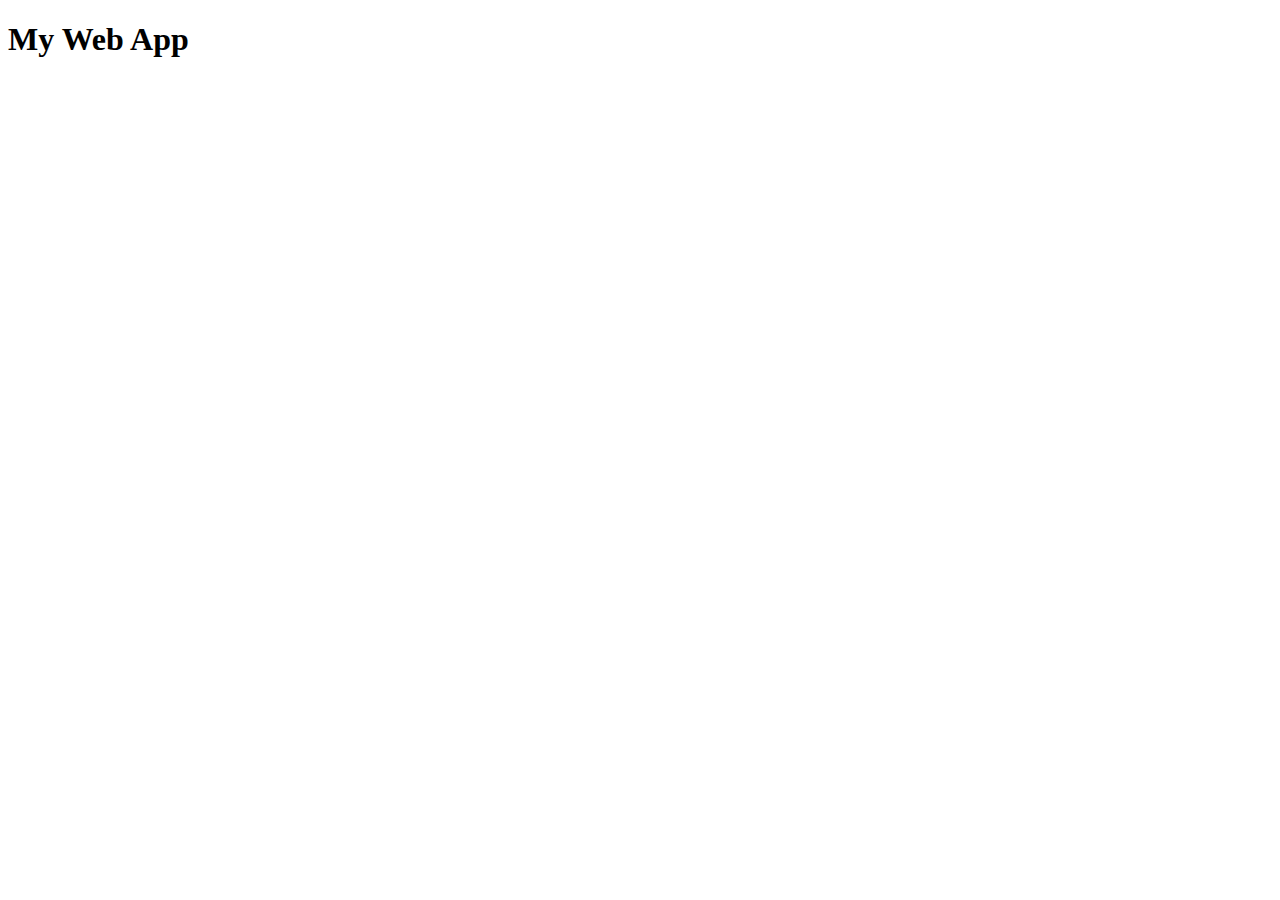
==== index.html @ b329fa8c "Commit of my first web app" ====
<!DOCTYPE html>
<html lang="en">
<head>
  <meta charset="UTF-8">
  <meta name="viewport" content="width=device-width, initial-scale=1.0">
  <meta http-equiv="X-UA-Compatible" content="ie=edge">
  <title>Document</title>
</head>
<body>
  <div>
    <h1>My Web App</h1>
  </div>
</body>
</html>
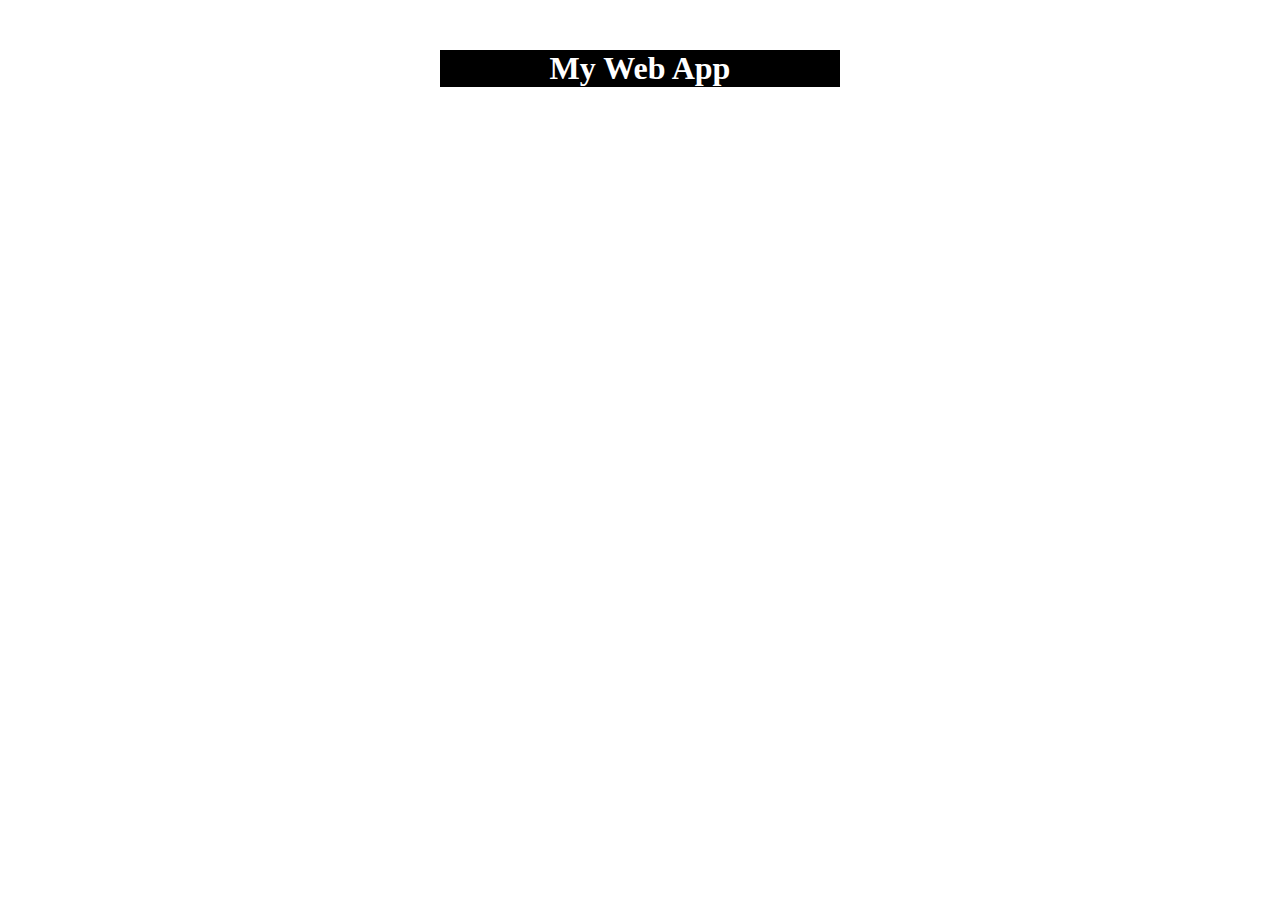
==== commit e5ca004b: "linked style.css file to index.html file. Apliation working." ====
--- a/index.html
+++ b/index.html
@@ -5,6 +5,7 @@
   <meta name="viewport" content="width=device-width, initial-scale=1.0">
   <meta http-equiv="X-UA-Compatible" content="ie=edge">
   <title>Document</title>
+  <link rel="stylesheet" href="./style.css">
 </head>
 <body>
   <div>
--- a/style.css
+++ b/style.css
@@ -0,0 +1,10 @@
+div {
+    width: 400px;
+    margin: 50px auto;
+    background-color: black;
+  }
+  
+  h1 {
+    text-align: center;
+    color: white;
+  }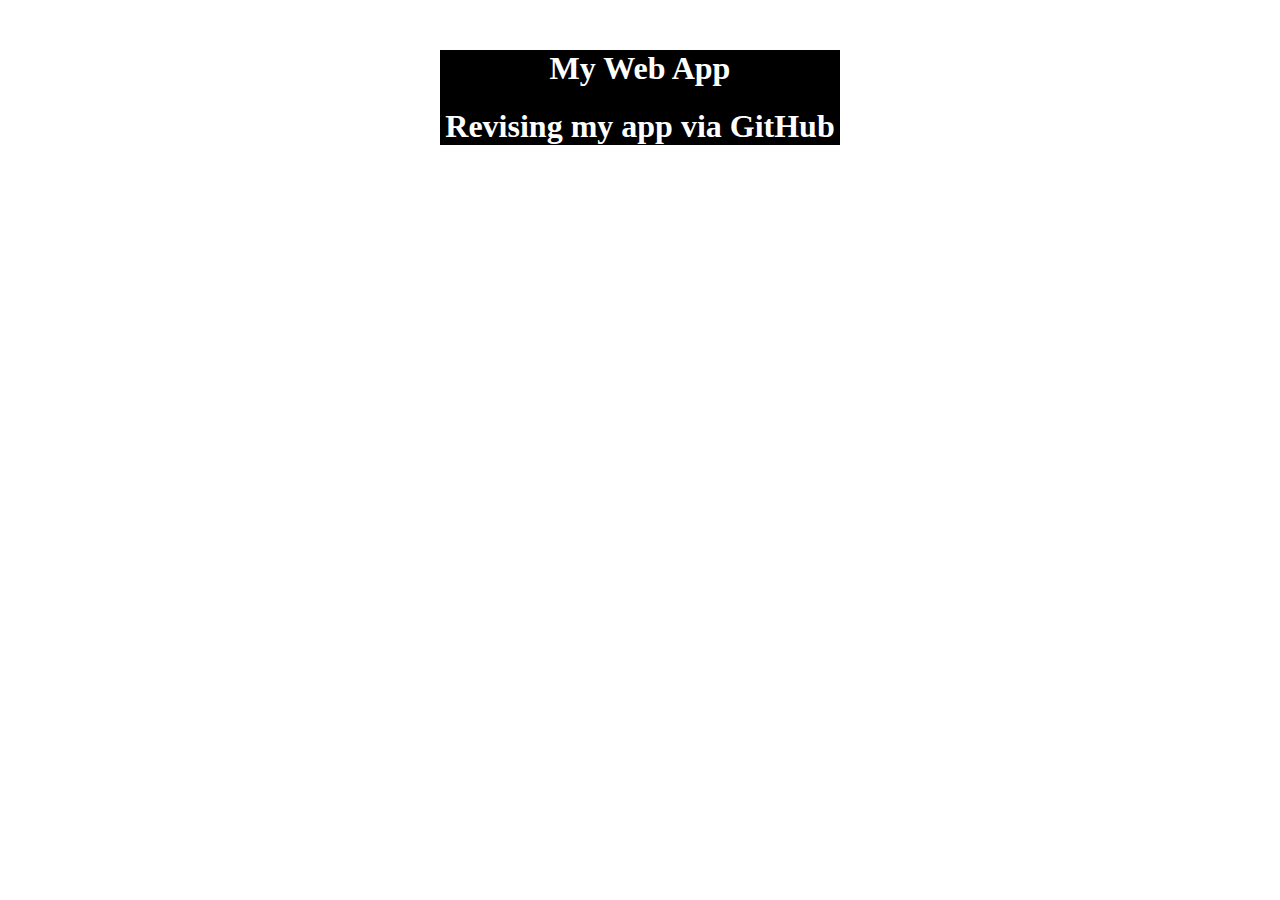
==== commit c346be2b: "Added new h1 to index.html" ====
--- a/index.html
+++ b/index.html
@@ -10,6 +10,7 @@
 <body>
   <div>
     <h1>My Web App</h1>
+    <h1>Revising my app via GitHub</h1>
   </div>
 </body>
-</html>+</html>
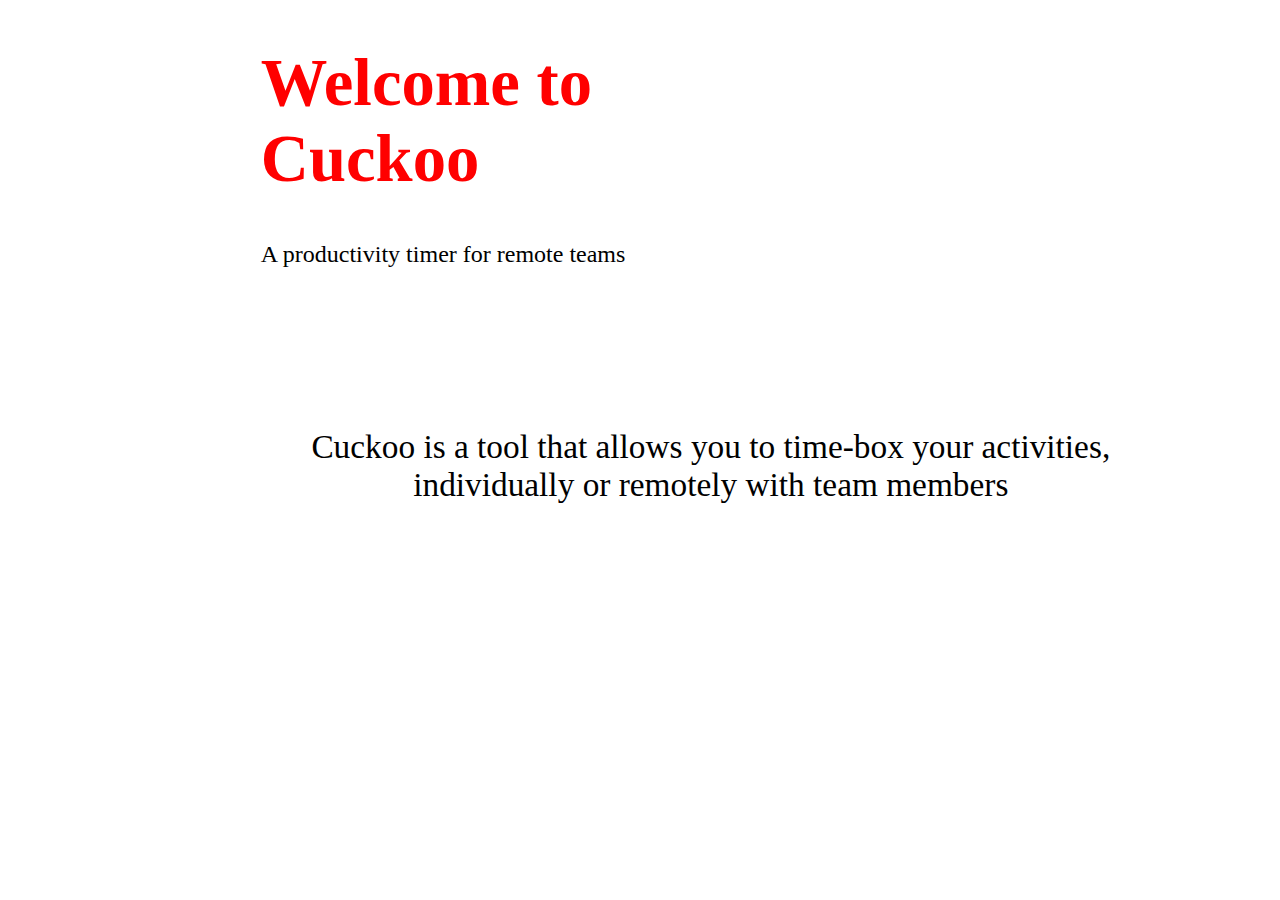
==== commit 331a636d: "title properties added" ====
--- a/index.html
+++ b/index.html
@@ -1,16 +1,16 @@
 <!DOCTYPE html>
 <html lang="en">
 <head>
-  <meta charset="UTF-8">
-  <meta name="viewport" content="width=device-width, initial-scale=1.0">
-  <meta http-equiv="X-UA-Compatible" content="ie=edge">
-  <title>Document</title>
-  <link rel="stylesheet" href="./style.css">
+    <meta charset="UTF-8">
+    <meta name="viewport" content="width=1140px, initial-scale=1.0">
+    <meta http-equiv="X-UA-Compatible" content="ie=edge">
+    <link rel="stylesheet" href="style.css">
+    <title>Cuckoo</title>
+    <h1>Welcome to <br> Cuckoo </h1>
+    <h2>A productivity timer for remote teams</h2>
 </head>
 <body>
-  <div>
-    <h1>My Web App</h1>
-    <h1>Revising my app via GitHub</h1>
-  </div>
+    <p>Cuckoo is a tool that allows you to time-box your activities, individually or remotely with team members</p>
+    
 </body>
-</html>
+</html>--- a/style.css
+++ b/style.css
@@ -5,6 +5,37 @@
   }
   
   h1 {
+    text-align: left;
+    color: red;
+    font-size: 50pt;
+    font-family: 'Gill Sans';
+    padding-left: 20%;
+  }
+  
+  h2 {
+    text-align: left;
+    color: black;
+    font-size: 18pt;
+    font-family: 'Gill Sans';
+    font-weight: normal;
+    padding-left: 20%;
+  }
+
+  p {
+    width: 900px;
     text-align: center;
-    color: white;
-  }+    padding-left: 20%;
+    padding-top: 10%;
+    font-size: 25pt;
+    font-family: 'Gill Sans';
+
+    }
+   
+}
+
+div {
+
+    background-color: #573782;
+    height: 400px;
+    width: 1140px;
+}
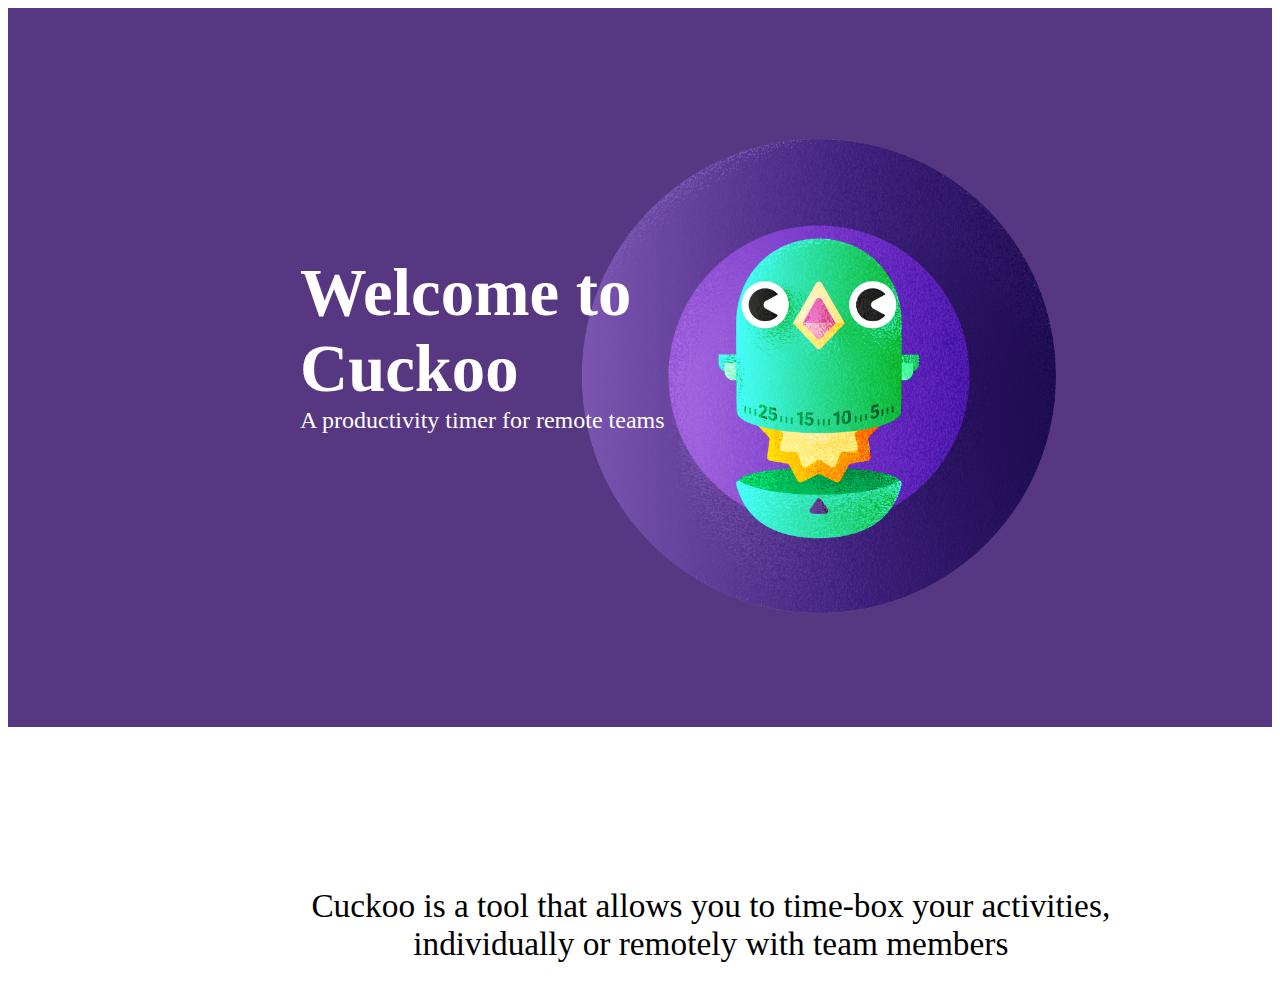
==== commit 5972a02e: "first block with purple bg, title and picture" ====
--- a/index.html
+++ b/index.html
@@ -6,10 +6,18 @@
     <meta http-equiv="X-UA-Compatible" content="ie=edge">
     <link rel="stylesheet" href="style.css">
     <title>Cuckoo</title>
-    <h1>Welcome to <br> Cuckoo </h1>
-    <h2>A productivity timer for remote teams</h2>
 </head>
 <body>
+    <div class="purple">
+        <div class="title">
+            <h1>Welcome to Cuckoo</h1>
+            <h2>A productivity timer for remote teams</h2>
+        </div>
+        
+        <img class="logo" src="./fotos/tTK-NSCN.png" alt="cuckoo logo">
+    </div>
+    
+    
     <p>Cuckoo is a tool that allows you to time-box your activities, individually or remotely with team members</p>
     
 </body>
--- a/style.css
+++ b/style.css
@@ -1,23 +1,31 @@
-div {
+/* div {
     width: 400px;
     margin: 50px auto;
     background-color: black;
+  } */
+  .title{
+      position: absolute;
+      z-index: 1;
+      margin-left: 15%;
+      margin-top: 8%;
   }
-  
   h1 {
     text-align: left;
-    color: red;
+    color: white;
     font-size: 50pt;
     font-family: 'Gill Sans';
     padding-left: 20%;
+    padding-top: 20%;
+    width: 500px;
   }
   
   h2 {
     text-align: left;
-    color: black;
+    color: white;
     font-size: 18pt;
     font-family: 'Gill Sans';
     font-weight: normal;
+    margin-top: -45px;
     padding-left: 20%;
   }
 
@@ -28,14 +36,19 @@
     padding-top: 10%;
     font-size: 25pt;
     font-family: 'Gill Sans';
+    }
 
-    }
-   
+.purple{
+        background-color: #573782; 
+        /* background-image: url("./tTK-NSCN.png"); */
+        height:719px;
+        width: 100%;
+
 }
 
-div {
-
-    background-color: #573782;
-    height: 400px;
-    width: 1140px;
-}
+.logo{
+    padding-left: 45%;
+    margin-top: 10%;
+    width:484px;
+    z-index: 0;
+}